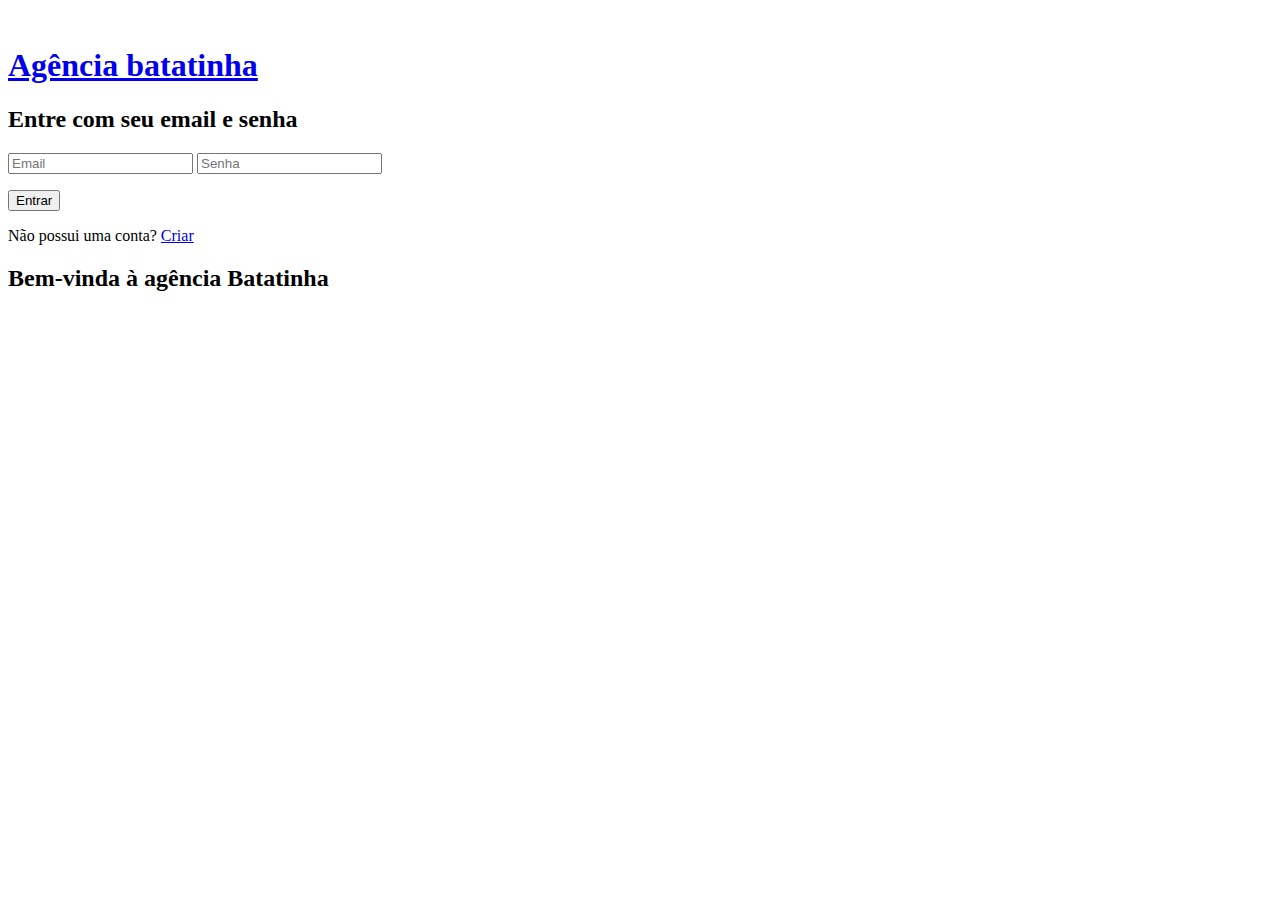
==== index.html @ 7c2a09ef "Structuring login page content in HTML" ====
<!DOCTYPE html>
<html lang="pt-BR">

<head>
  <meta charset="UTF-8">
  <meta name="viewport" content="width=device-width, initial-scale=1.0">
  <title>Agência Batatinha</title>

  <link rel="stylesheet" href="/src/styles/login.css">
  <link rel="shortcut icon" href="/src/images/logo.svg" image/x-icon">
</head>

<body>
  <div class="page">
    <header>
      <nav>
        <a id="logo" href="#">
          <img src="/src/images/logo.svg" alt="">
          <h1>Agência batatinha</h1>
        </a>
      </nav>
    </header>

    <main>
      <section class="section-form">
        <form>
          <h2>Entre com seu email e senha</h2>
          <input type="email" name="email" id="email" placeholder="Email" required>
          <input type="password" name="password" id="password" placeholder="Senha" required minlength="8">
          <p id="alert-message"></p>
          <input type="button" value="Entrar">
        </form>

        <p>Não possui uma conta? <a href="#">Criar</a></p>
      </section>

      <div id="line-through"></div>

      <section class="section-image">
        <h2>Bem-vinda à agência Batatinha</h2>
        <img src="/src/images/login-image.png" alt="">
      </section>
    </main>
  </div>
</body>
</html>
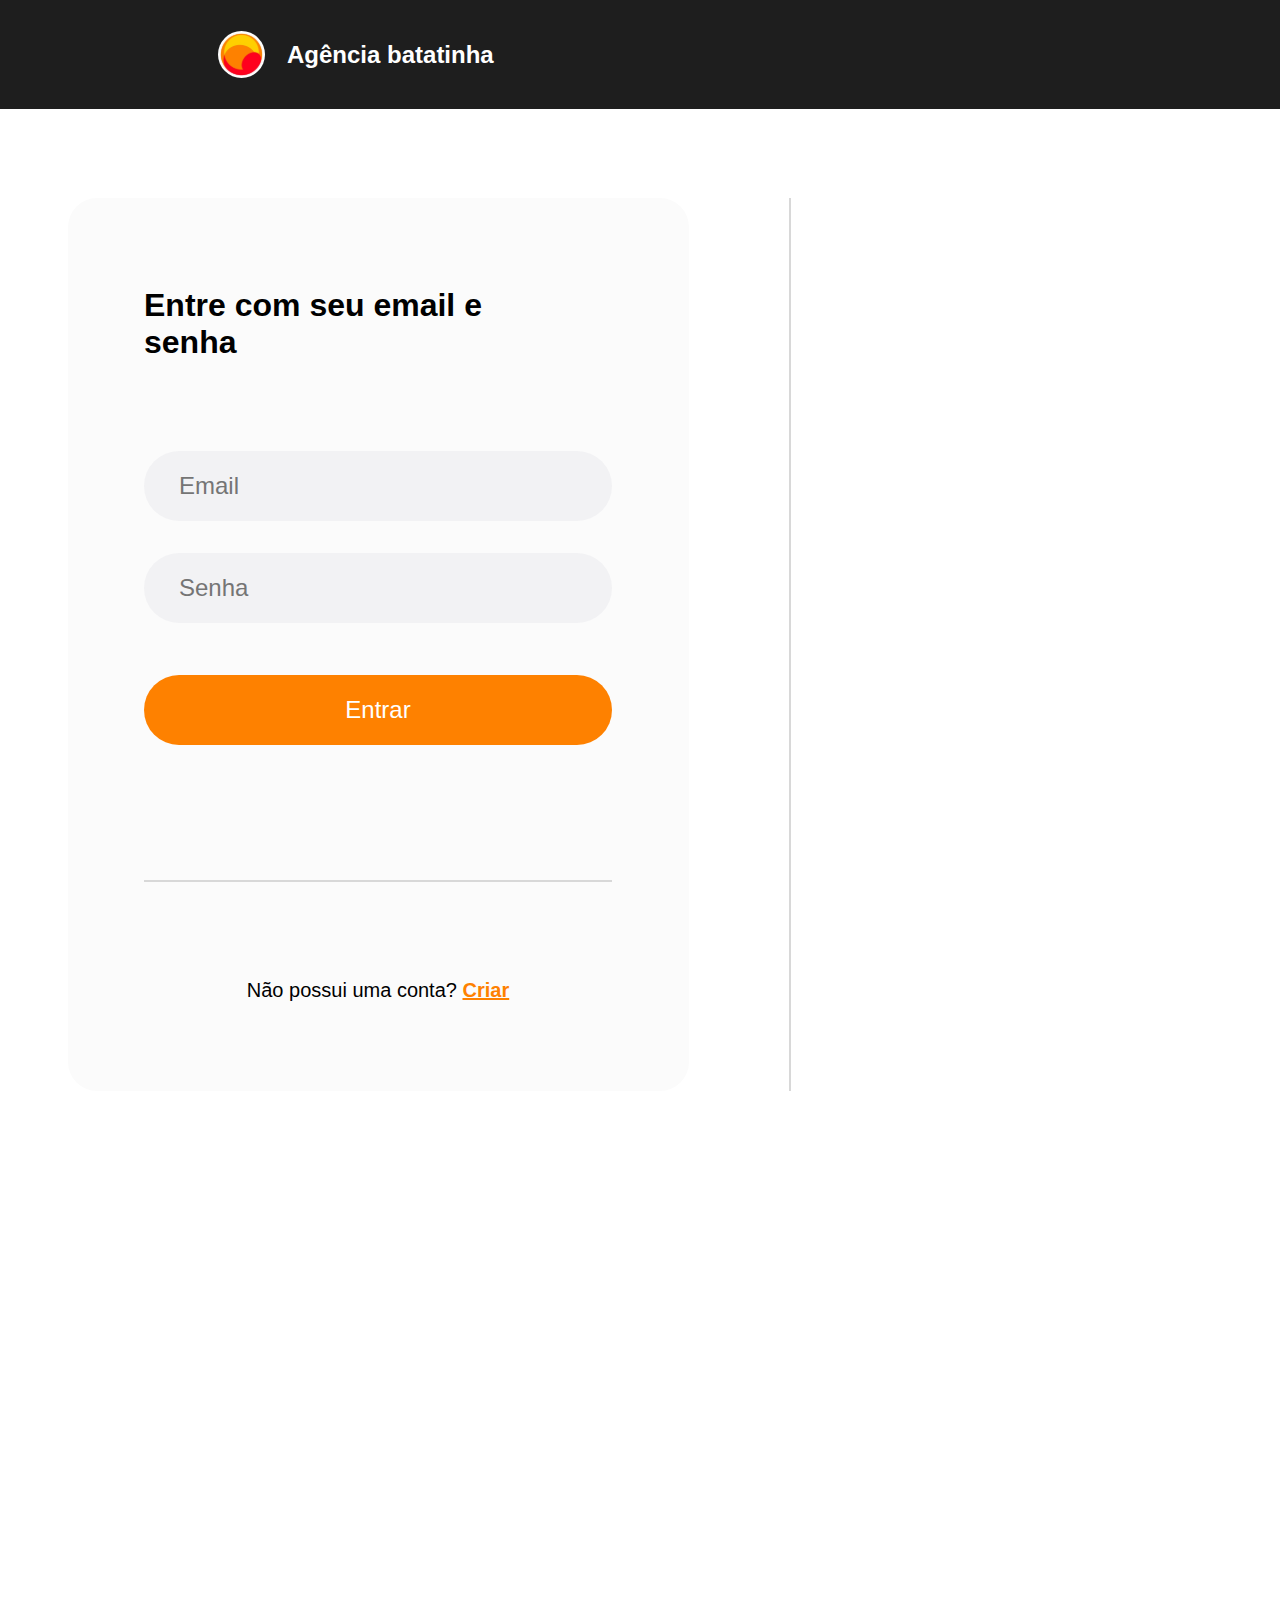
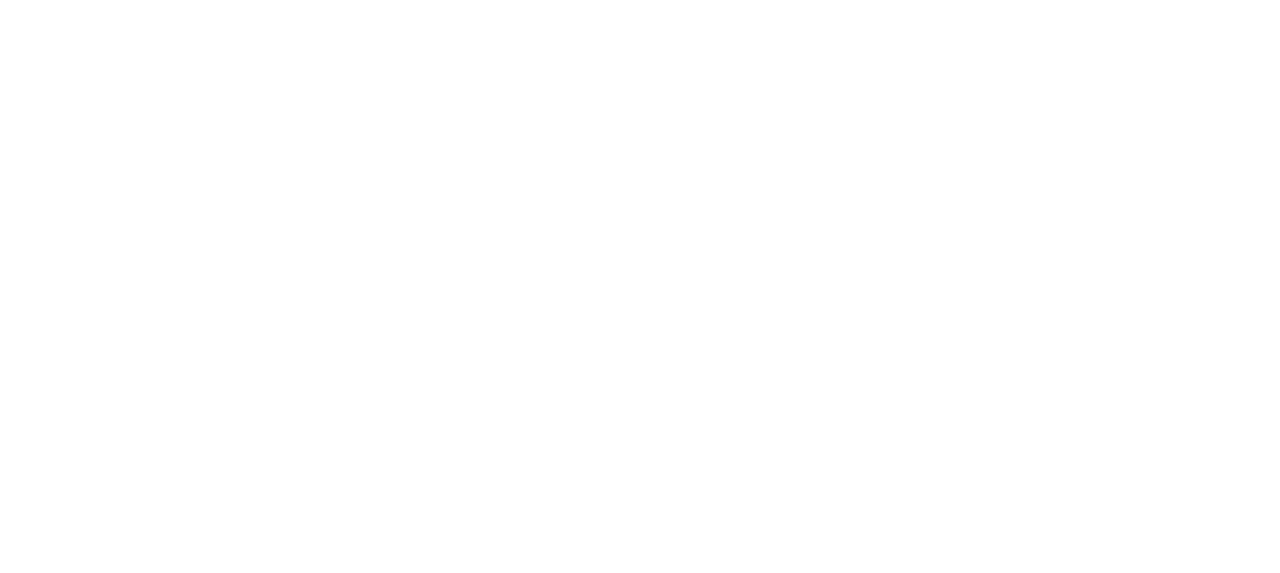
==== commit 79e62d3c: "Correcting image dimensions on login page" ====
--- a/index.html
+++ b/index.html
@@ -15,7 +15,7 @@
     <header>
       <nav>
         <a id="logo" href="#">
-          <img src="/src/images/logo.svg" alt="">
+          <img src="/src/icons/logo.svg" alt="">
           <h1>Agência batatinha</h1>
         </a>
       </nav>
@@ -38,7 +38,7 @@
 
       <section class="section-image">
         <h2>Bem-vinda à agência Batatinha</h2>
-        <img src="/src/images/login-image.png" alt="">
+        <div id="image-login"></div>
       </section>
     </main>
   </div>
--- a/src/styles/login.css
+++ b/src/styles/login.css
@@ -0,0 +1,131 @@
+*{
+  margin: 0;
+  padding: 0;
+  box-sizing: border-box;
+}
+
+:root{
+  max-width: 1728px;
+}
+
+.page{
+  background-color: #fff;
+  font-family: Arial, Helvetica, sans-serif;
+}
+
+header{
+  display: flex;
+  align-items: center;
+  background-color: #1e1e1e;
+  height: 6.8125rem;
+  padding: 0 13.625rem;
+}
+
+
+nav a{
+  display: flex;
+  align-items: center;
+  text-decoration: none;
+  gap: 1.375rem;
+}
+
+nav a h1{
+  display: inline-block;
+  color: #fff;
+  font-size: 1.5rem;
+}
+
+main{
+  display: flex;
+  flex-direction: row;
+  gap: 6.25rem;
+  flex-wrap: wrap;
+  padding: 5.5625rem 4.25rem;
+  height: 100%;
+
+}
+
+main section{
+  width: 38.8125rem;
+  height: 55.8125rem;
+}
+
+.section-form{
+  background-color: #fbfbfb;
+  border-radius: 1.8125rem;
+  padding: 5.5625rem 4.75rem;
+}
+
+.section-form h2{
+  font-size: 2rem;
+  width: 22.125rem;
+  margin-bottom: 5.625rem;
+}
+
+.section-form form input{
+  display: block;
+  width: 29.25rem;
+  height: 4.375rem;
+  border: none;
+  border-radius: 66px;
+  background-color: #f2f2f4;
+  color: #848383;
+  font-size: 1.5rem;
+  padding: 1.0625rem 2.1875rem;
+  margin-bottom: 2rem;
+}
+
+.section-form form input[type="button"]{
+  background-color: #fe8100;
+  color: #fff;
+  border-radius: 55px;
+  margin-top: 3.25rem;
+  cursor: pointer;
+}
+
+.section-form form::after{
+  content: '';
+  display: inline-block;
+  width: 29.25rem;
+  height: 0.125rem;
+  background-color: #d8d8d8;
+  margin: 6.4375rem auto 5.8125rem;
+}
+
+.section-form p{
+  width: 29.25rem;
+  text-align: center;
+  font-size: 1.25rem;
+}
+
+.section-form p a{
+  color: #fe8100;
+  font-weight: bold;
+}
+
+#line-through{
+  width: 0.125rem;
+  background-color: #d8d8d8;
+}
+
+.section-image{
+  position: relative;
+}
+
+#image-login{
+  width: 45.875rem;
+  height: 55.8125rem;
+  border-radius: 1.625rem;
+  background-image: url('../images/login-image.png');
+  background-position: center;
+  background-size: cover;
+}
+
+.section-image h2{
+  position: absolute;
+  color:#fff;
+  width: 33.75rem;
+  margin-top: 6.25rem;
+  margin-left: 2.375rem;
+  font-size: 2.5rem;
+}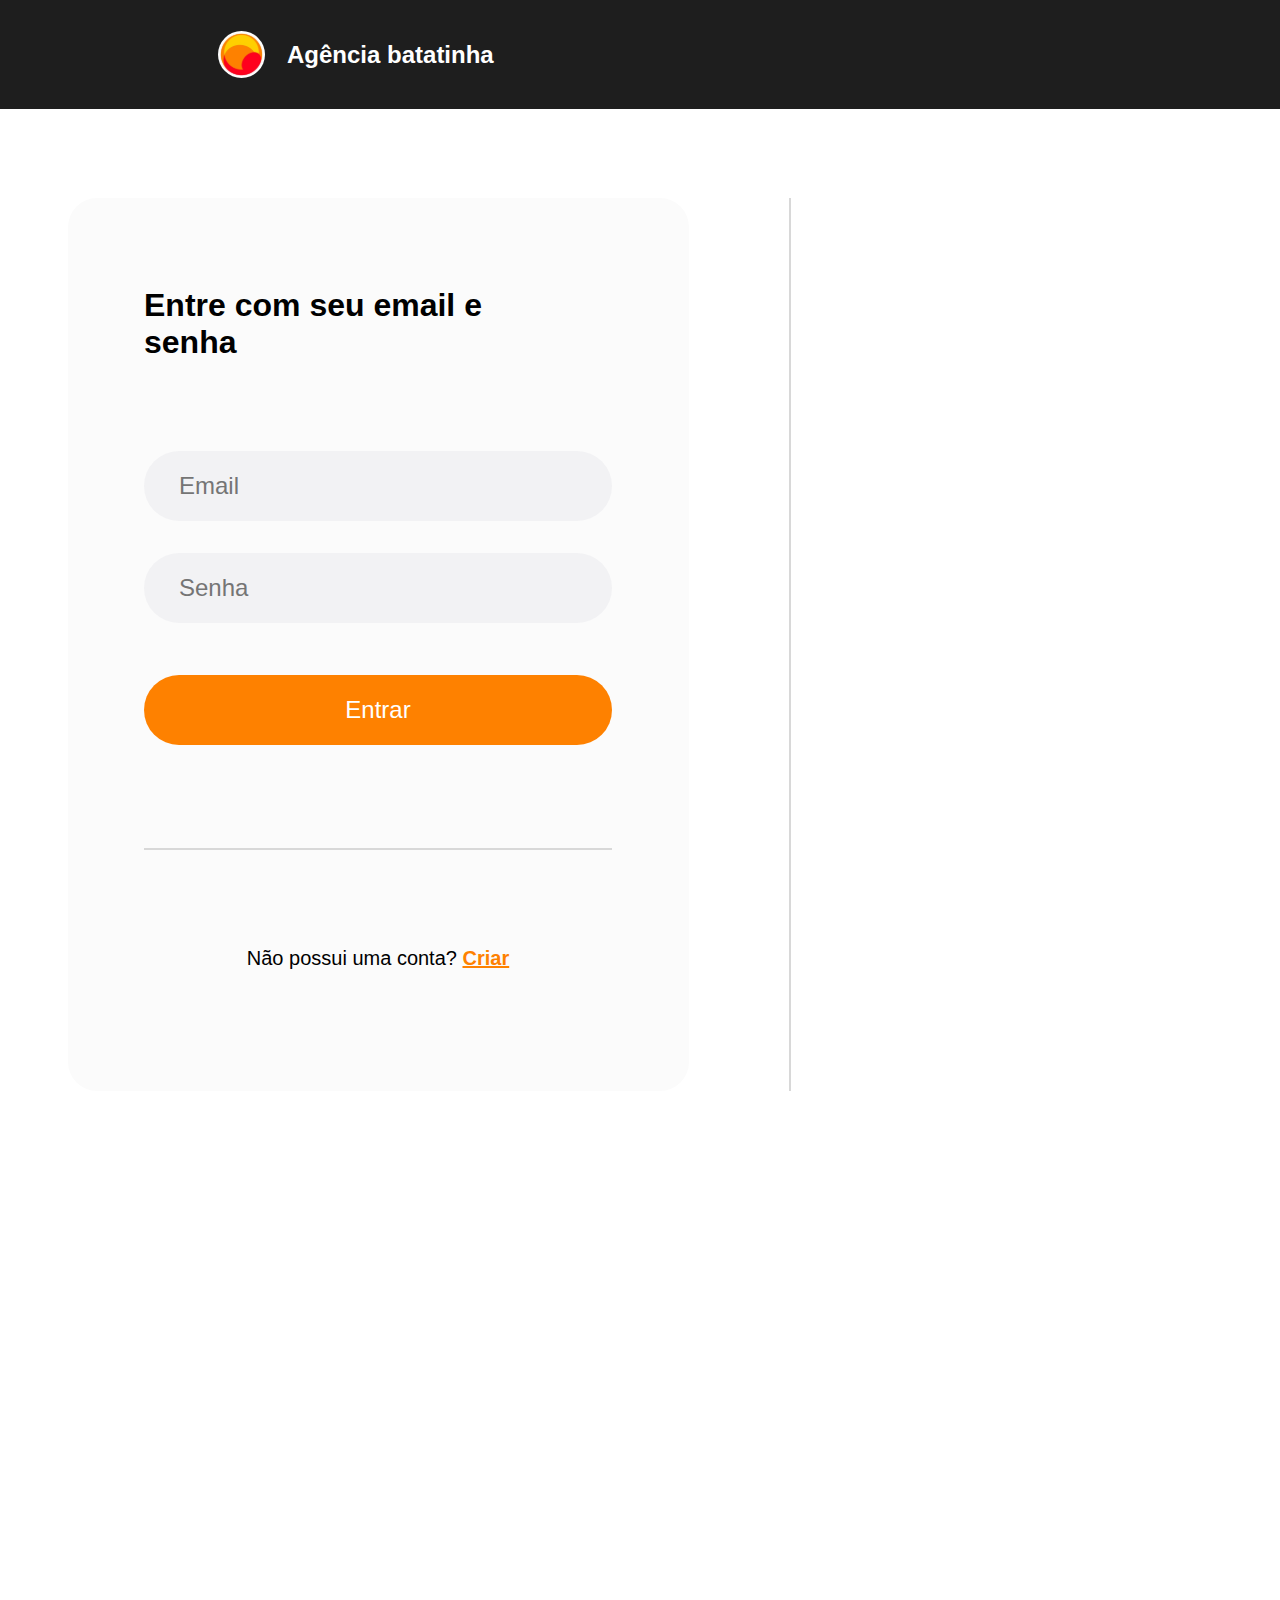
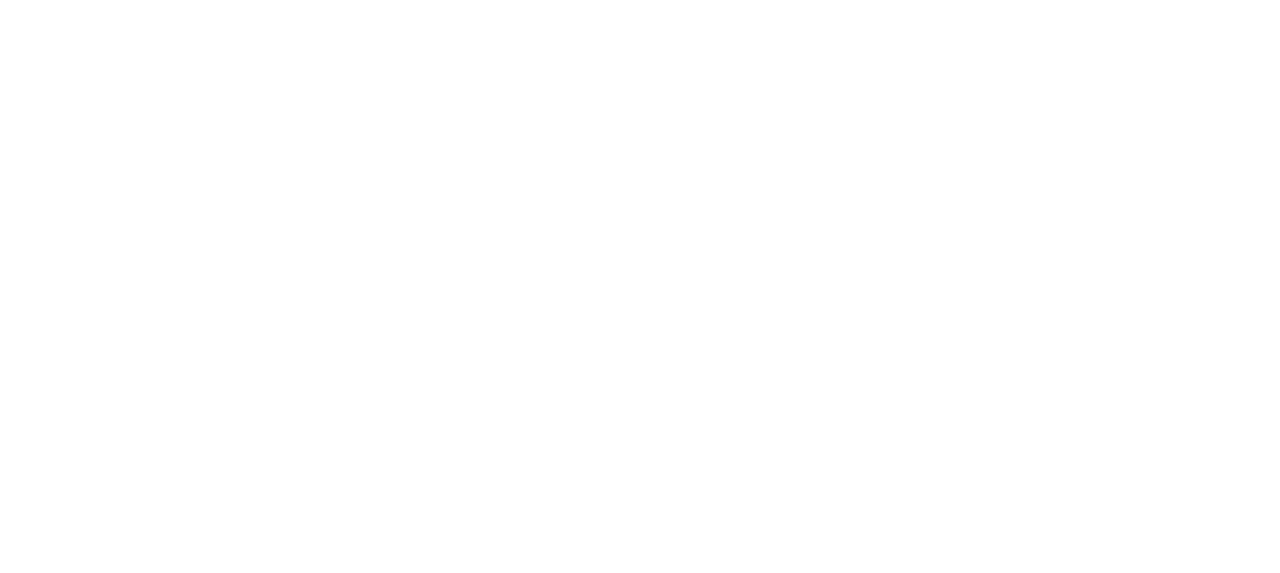
==== commit e8bb38af: "Validating input values on the login page" ====
--- a/index.html
+++ b/index.html
@@ -4,10 +4,10 @@
 <head>
   <meta charset="UTF-8">
   <meta name="viewport" content="width=device-width, initial-scale=1.0">
-  <title>Agência Batatinha</title>
+  <title>Agência Batatinha - Login</title>
 
   <link rel="stylesheet" href="/src/styles/login.css">
-  <link rel="shortcut icon" href="/src/images/logo.svg" image/x-icon">
+  <link rel="shortcut icon" href="/src/assets/icons/logo.svg" type="image/x-icon">
 </head>
 
 <body>
@@ -15,7 +15,7 @@
     <header>
       <nav>
         <a id="logo" href="#">
-          <img src="/src/icons/logo.svg" alt="">
+          <img src="/src/assets/icons/logo.svg" alt="">
           <h1>Agência batatinha</h1>
         </a>
       </nav>
@@ -23,12 +23,12 @@
 
     <main>
       <section class="section-form">
-        <form>
+        <form id="login-form">
           <h2>Entre com seu email e senha</h2>
-          <input type="email" name="email" id="email" placeholder="Email" required>
-          <input type="password" name="password" id="password" placeholder="Senha" required minlength="8">
+          <input type="email" name="email" id="email" placeholder="Email">
+          <input type="password" name="password" id="password" placeholder="Senha">
           <p id="alert-message"></p>
-          <input type="button" value="Entrar">
+          <input type="submit" value="Entrar">
         </form>
 
         <p>Não possui uma conta? <a href="#">Criar</a></p>
@@ -42,5 +42,7 @@
       </section>
     </main>
   </div>
+
+  <script src="/src/js/login.js"></script>
 </body>
 </html>--- a/src/styles/login.css
+++ b/src/styles/login.css
@@ -21,7 +21,6 @@
   padding: 0 13.625rem;
 }
 
-
 nav a{
   display: flex;
   align-items: center;
@@ -42,7 +41,6 @@
   flex-wrap: wrap;
   padding: 5.5625rem 4.25rem;
   height: 100%;
-
 }
 
 main section{
@@ -72,14 +70,24 @@
   color: #848383;
   font-size: 1.5rem;
   padding: 1.0625rem 2.1875rem;
+}
+
+.section-form form input:first-of-type{
   margin-bottom: 2rem;
 }
 
-.section-form form input[type="button"]{
+.section-form form p{
+  min-height: 1.4375rem;
+  color: #e70000;
+  font-size: 0.9375rem;
+  text-align: left;
+  margin: 0.625rem 0 1.1875rem;
+}
+
+.section-form form input[type="submit"]{
   background-color: #fe8100;
   color: #fff;
   border-radius: 55px;
-  margin-top: 3.25rem;
   cursor: pointer;
 }
 
@@ -116,7 +124,7 @@
   width: 45.875rem;
   height: 55.8125rem;
   border-radius: 1.625rem;
-  background-image: url('../images/login-image.png');
+  background-image: url('../assets/images/login-image.png');
   background-position: center;
   background-size: cover;
 }
@@ -128,4 +136,8 @@
   margin-top: 6.25rem;
   margin-left: 2.375rem;
   font-size: 2.5rem;
+}
+
+.input-invalid{
+  outline: 0.0625rem solid #e70000;
 }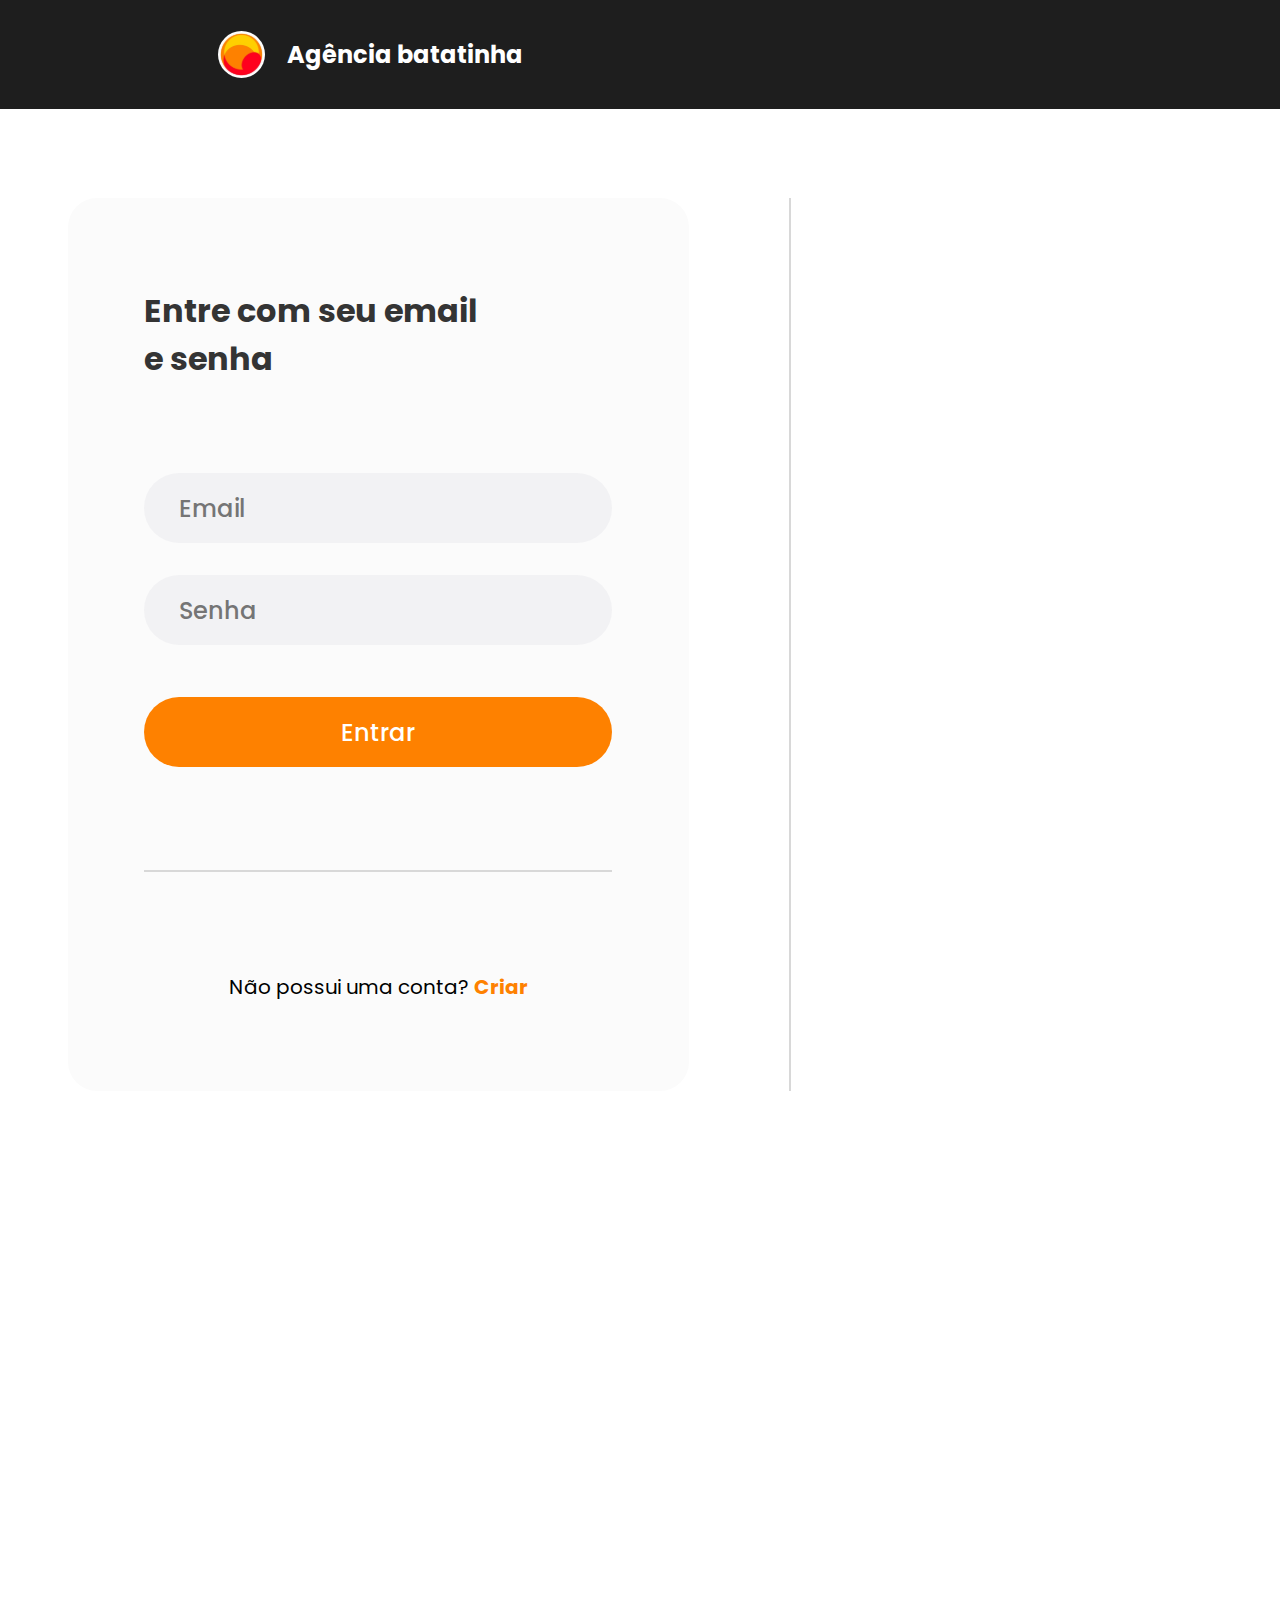
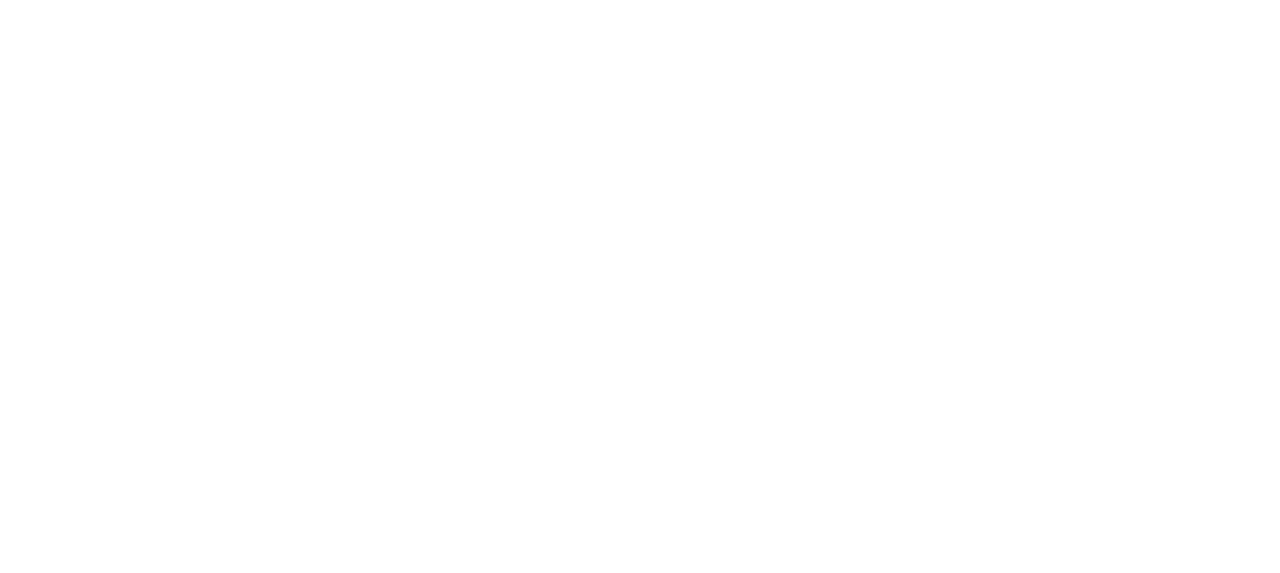
==== commit 0b949aa1: "Inserting the contact section and pages fonts" ====
--- a/index.html
+++ b/index.html
@@ -6,6 +6,9 @@
   <meta name="viewport" content="width=device-width, initial-scale=1.0">
   <title>Agência Batatinha - Login</title>
 
+  <link rel="preconnect" href="https://fonts.googleapis.com">
+  <link rel="preconnect" href="https://fonts.gstatic.com" crossorigin>
+  <link href="https://fonts.googleapis.com/css2?family=Poppins:wght@400;500;700&display=swap" rel="stylesheet">
   <link rel="stylesheet" href="/src/styles/login.css">
   <link rel="shortcut icon" href="/src/assets/icons/logo.svg" type="image/x-icon">
 </head>
@@ -31,7 +34,7 @@
           <input type="submit" value="Entrar">
         </form>
 
-        <p>Não possui uma conta? <a href="#">Criar</a></p>
+        <p>Não possui uma conta? <a href="/src/pages/createAccount.html">Criar</a></p>
       </section>
 
       <div id="line-through"></div>
--- a/src/styles/login.css
+++ b/src/styles/login.css
@@ -2,6 +2,7 @@
   margin: 0;
   padding: 0;
   box-sizing: border-box;
+  font-family: "Poppins", serif;
 }
 
 :root{
@@ -10,7 +11,6 @@
 
 .page{
   background-color: #fff;
-  font-family: Arial, Helvetica, sans-serif;
 }
 
 header{
@@ -32,6 +32,7 @@
   display: inline-block;
   color: #fff;
   font-size: 1.5rem;
+  font-weight: 700;
 }
 
 main{
@@ -56,6 +57,8 @@
 
 .section-form h2{
   font-size: 2rem;
+  font-weight: 700;
+  color: #343434;
   width: 22.125rem;
   margin-bottom: 5.625rem;
 }
@@ -69,6 +72,7 @@
   background-color: #f2f2f4;
   color: #848383;
   font-size: 1.5rem;
+  font-weight: 500;
   padding: 1.0625rem 2.1875rem;
 }
 
@@ -80,12 +84,14 @@
   min-height: 1.4375rem;
   color: #e70000;
   font-size: 0.9375rem;
+  font-weight: 500;
   text-align: left;
   margin: 0.625rem 0 1.1875rem;
 }
 
 .section-form form input[type="submit"]{
   background-color: #fe8100;
+  font-weight: 500;
   color: #fff;
   border-radius: 55px;
   cursor: pointer;
@@ -104,11 +110,13 @@
   width: 29.25rem;
   text-align: center;
   font-size: 1.25rem;
+  font-weight: 400;
 }
 
 .section-form p a{
   color: #fe8100;
-  font-weight: bold;
+  font-weight: 700;
+  text-decoration: none;
 }
 
 #line-through{
@@ -136,6 +144,7 @@
   margin-top: 6.25rem;
   margin-left: 2.375rem;
   font-size: 2.5rem;
+  font-weight: 500;
 }
 
 .input-invalid{
